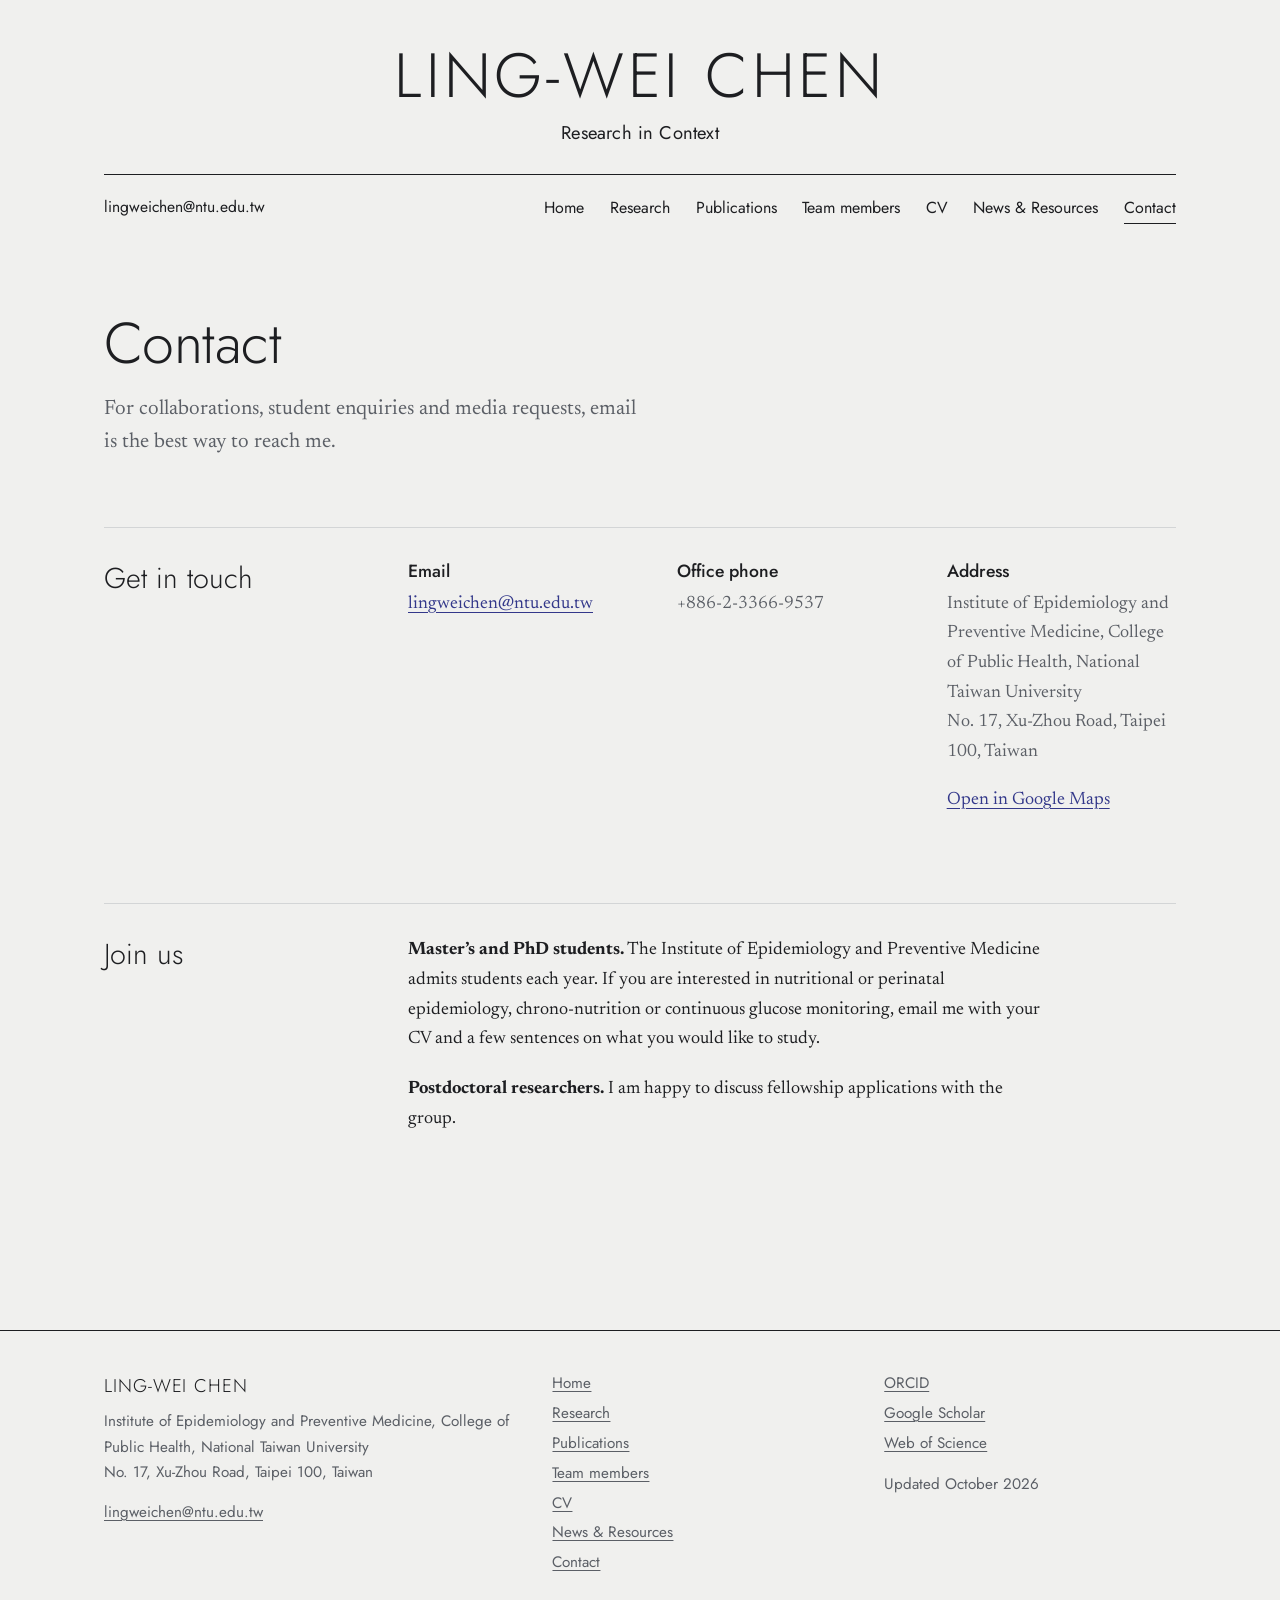
==== contact.html @ ab0a74f5 "Add files via upload" ====
<!doctype html>
<html lang="en">
<head>
  <meta charset="utf-8">
  <meta name="viewport" content="width=device-width, initial-scale=1">
  <title>Contact | Ling-Wei Chen</title>
  <meta name="description" content="Contact Ling-Wei Chen at National Taiwan University.">
  <meta name="theme-color" content="#f0f0ee" media="(prefers-color-scheme: light)">
  <meta name="theme-color" content="#15161a" media="(prefers-color-scheme: dark)">
  <link rel="icon" href="favicon.svg" type="image/svg+xml">
  <link rel="preconnect" href="https://fonts.googleapis.com">
  <link rel="preconnect" href="https://fonts.gstatic.com" crossorigin>
  <link rel="stylesheet" href="https://fonts.googleapis.com/css2?family=Jost:wght@300;400;500&family=Newsreader:ital,opsz,wght@0,6..72,400;0,6..72,500;1,6..72,400&display=swap">
  <link rel="stylesheet" href="style.css">
</head>
<body>
  <div id="site-header"></div>

  <main id="main">
    <section class="page-head">
      <div class="wrap">
        <h1>Contact</h1>
        <p class="lede">For collaborations, student enquiries and media requests, email is the best way to reach me.</p>
      </div>
    </section>
    <section class="section">
      <div class="wrap"><div class="split">
        <header>
          <h2>Get in touch</h2>
        </header>
        <div>
          <div class="contact-grid">
            <div><h3>Email</h3><p><a data-site-href="email" href="#"><span data-site="email"></span></a></p></div>
            <div><h3>Office phone</h3><p data-site="phone"></p></div>
            <div><h3>Address</h3><p><span data-site="department"></span>, <span data-site="university"></span><br><span data-site="address"></span></p>
              <p><a href="https://maps.google.com/?q=College+of+Public+Health+National+Taiwan+University" rel="noopener">Open in Google Maps</a></p></div>
          </div>
        </div>
      </div></div>
    </section>
    <section class="section">
      <div class="wrap"><div class="split">
        <header>
          <h2>Join us</h2>
        </header>
        <div>
          <div class="prose">
            <p><strong>Master’s and PhD students.</strong> The Institute of Epidemiology and Preventive Medicine admits students each year. If you are interested in nutritional or perinatal epidemiology, chrono-nutrition or continuous glucose monitoring, email me with your CV and a few sentences on what you would like to study.</p>
            <p><strong>Postdoctoral researchers.</strong> I am happy to discuss fellowship applications with the group.</p>
          </div>
        </div>
      </div></div>
    </section>

  </main>

  <div id="site-footer"></div>

  <!-- Your content is in the content-*.js files; script.js puts it on the page -->
  <script src="content-site.js"></script>
  <script src="content-news.js"></script>
  <script src="content-publications.js"></script>
  <script src="content-people.js"></script>
  <script src="content-grants.js"></script>
  <script src="content-cv.js"></script>
  <script src="script.js"></script>
</body>
</html>
---- style.css ----
/* ===========================================================
   Ling-Wei Chen — stylesheet
   Colours and fonts are defined once here. Change a value to
   restyle the whole site. Dark-mode values follow below.
   =========================================================== */

:root {
  --paper: #f0f0ee;
  --surface: #fafaf8;
  --ink: #1d1e21;
  --muted: #5b5f66;
  --rule: #d3d5d6;
  --night: #33388a;        /* links, clock hand, night band */
  --night-soft: #dfe0f0;
  --day: #a96d0b;          /* daylight band, small markers */
  --day-soft: #f1e2c2;

  --sans: "Jost", "Noto Sans TC", "Futura", "Avenir Next", system-ui, sans-serif;
  --serif: "Newsreader", "Noto Serif TC", Georgia, "Times New Roman", serif;

  --wrap: 72rem;
  --gutter: clamp(1.25rem, 4vw, 2.5rem);
  --space: clamp(3rem, 7vw, 5.5rem);

  color-scheme: light;
}

@media (prefers-color-scheme: dark) {
  :root {
    --paper: #15161a;
    --surface: #1c1d23;
    --ink: #e8e8ea;
    --muted: #a0a3aa;
    --rule: #2e3037;
    --night: #a9adf4;
    --night-soft: #272a4c;
    --day: #e4ad4d;
    --day-soft: #3a3121;
    color-scheme: dark;
  }
}

/* ---------- Base ---------- */

*, *::before, *::after { box-sizing: border-box; }
html { -webkit-text-size-adjust: 100%; }

body {
  margin: 0;
  background: var(--paper);
  color: var(--ink);
  font-family: var(--serif);
  font-size: 1.125rem;
  line-height: 1.65;
  -webkit-font-smoothing: antialiased;
}

img { max-width: 100%; display: block; }

a {
  color: var(--night);
  text-decoration: underline;
  text-decoration-thickness: 1px;
  text-underline-offset: 0.2em;
}
a:hover { text-decoration-thickness: 2px; }

:focus-visible { outline: 2px solid var(--night); outline-offset: 3px; border-radius: 2px; }

h1, h2, h3 { margin: 0; font-family: var(--sans); font-weight: 300; }

h1 {
  font-size: clamp(2.2rem, 5vw, 3.6rem);
  line-height: 1.1;
  letter-spacing: -0.01em;
}
h2 { font-size: clamp(1.45rem, 2.4vw, 1.8rem); line-height: 1.25; }
h3 { font-size: 1.1rem; font-weight: 500; line-height: 1.35; }

p { margin: 0 0 1em; }
p:last-child { margin-bottom: 0; }

.wrap { max-width: var(--wrap); margin-inline: auto; padding-inline: var(--gutter); }
.muted { color: var(--muted); }
.ui { font-family: var(--sans); }

.skip-link {
  position: absolute; left: -999px; top: 0.5rem;
  background: var(--surface); padding: 0.5rem 1rem; z-index: 100;
  font-family: var(--sans);
}
.skip-link:focus { left: 0.5rem; }

/* ---------- Header: centred name, hairline, menu ---------- */

.site-header { font-family: var(--sans); }

.masthead {
  text-align: center;
  padding-block: clamp(1.75rem, 4vw, 2.75rem) clamp(1.1rem, 2.5vw, 1.6rem);
  border-bottom: 1px solid var(--ink);
}
.wordmark { color: var(--ink); text-decoration: none; display: inline-block; }
.wordmark-name {
  display: block;
  font-weight: 300;
  font-size: clamp(2rem, 6vw, 3.9rem);
  line-height: 1;
  letter-spacing: 0.06em;
  text-transform: uppercase;
}
.wordmark-sub {
  display: block;
  margin-top: 0.7rem;
  font-size: clamp(0.95rem, 1.6vw, 1.15rem);
  color: var(--ink);
  letter-spacing: 0.01em;
}
.home .wordmark-name { font-size: clamp(2.3rem, 7.5vw, 4.8rem); }

.menu-row {
  display: flex;
  align-items: center;
  justify-content: space-between;
  gap: 1rem 2rem;
  padding-block: 1.1rem;
}
.menu-email { color: var(--ink); text-decoration: none; font-size: 0.98rem; white-space: nowrap; }
.menu-email:hover { color: var(--night); }

.site-nav ul { display: flex; flex-wrap: wrap; gap: 0.25rem clamp(1rem, 2vw, 1.75rem); list-style: none; margin: 0; padding: 0; }
.site-nav a {
  color: var(--ink);
  text-decoration: none;
  font-size: 1rem;
  padding-block: 0.3rem;
  border-bottom: 1px solid transparent;
}
.site-nav a:hover { border-bottom-color: var(--muted); }
.site-nav a[aria-current="page"] { border-bottom-color: var(--ink); }

.nav-toggle {
  display: none;
  background: none;
  border: 1px solid var(--ink);
  color: var(--ink);
  font: inherit;
  font-size: 0.95rem;
  padding: 0.35rem 1rem;
  border-radius: 999px;
  cursor: pointer;
}

@media (max-width: 60rem) {
  .menu-row { flex-wrap: wrap; }
  .nav-toggle { display: block; }
  .site-nav { display: none; width: 100%; }
  .site-nav.open { display: block; }
  .site-nav ul { flex-direction: column; gap: 0; }
  .site-nav li { border-top: 1px solid var(--rule); }
  .site-nav a { display: block; padding: 0.75rem 0; border-bottom: 0; }
  .site-nav a[aria-current="page"] { font-weight: 500; }
}

/* ---------- Hero (home) ---------- */

.hero .wrap {
  display: grid;
  grid-template-columns: minmax(0, 1.2fr) minmax(0, 1fr);
  gap: clamp(2rem, 6vw, 5rem);
  align-items: center;
  padding-block: clamp(2rem, 5vw, 4rem) clamp(3rem, 7vw, 5.5rem);
}
.hero h1 { max-width: 16ch; }

.lede {
  font-size: clamp(1.15rem, 1.7vw, 1.3rem);
  line-height: 1.6;
  color: var(--muted);
  max-width: 34rem;
  margin-top: 1.5rem;
}

.actions { display: flex; flex-wrap: wrap; gap: 0.75rem; margin-top: 2rem; }

.button {
  display: inline-block;
  font-family: var(--sans);
  font-size: 0.98rem;
  padding: 0.6rem 1.3rem;
  border-radius: 999px;
  text-decoration: none;
  border: 1px solid var(--ink);
  color: var(--ink);
}
.button:hover { background: var(--ink); color: var(--paper); }
.button.primary { background: var(--ink); color: var(--paper); }
.button.primary:hover { background: var(--night); border-color: var(--night); }

.dial-figure { margin: 0; justify-self: center; width: 100%; max-width: 25rem; }
.dial-figure svg { width: 100%; height: auto; overflow: visible; }
.dial-figure figcaption {
  font-family: var(--sans);
  font-size: 0.9rem;
  color: var(--muted);
  text-align: center;
  margin: 1rem auto 0;
  max-width: 23rem;
}
.dial-key {
  display: flex; justify-content: center; flex-wrap: wrap;
  gap: 0.4rem 1.1rem; margin-top: 0.6rem;
  font-family: var(--sans); font-size: 0.82rem; color: var(--muted);
}
.dial-key span { display: inline-flex; align-items: center; gap: 0.45rem; }
.swatch { width: 0.95rem; height: 0.4rem; border-radius: 2px; display: inline-block; }
.swatch.day { background: var(--day-soft); box-shadow: inset 0 0 0 1px var(--day); }
.swatch.night { background: var(--night-soft); box-shadow: inset 0 0 0 1px var(--night); }
.swatch.eat { background: var(--ink); height: 0.2rem; }

.dial .eat-arc { stroke-dasharray: var(--len); stroke-dashoffset: var(--len); animation: draw 1.6s 0.3s cubic-bezier(.6,0,.2,1) forwards; }
.dial .meal { opacity: 0; animation: appear 0.4s forwards; }
@keyframes draw { to { stroke-dashoffset: 0; } }
@keyframes appear { to { opacity: 1; } }
@media (prefers-reduced-motion: reduce) {
  .dial .eat-arc { animation: none; stroke-dashoffset: 0; }
  .dial .meal { animation: none; opacity: 1; }
}

@media (max-width: 52rem) {
  .hero .wrap { grid-template-columns: 1fr; }
  .dial-figure { max-width: 20rem; }
}

/* ---------- Page header (inner pages) ---------- */

.page-head .wrap { padding-block: clamp(2.5rem, 6vw, 4.5rem) clamp(1.25rem, 3vw, 2.25rem); }
.page-head .lede { margin-top: 1.1rem; }

/* ---------- Sections: heading left, content right ---------- */

.section { padding-block: var(--space); }
.section + .section { padding-top: 0; }
.page-head + .section { padding-top: clamp(1rem, 3vw, 2rem); }

.split {
  display: grid;
  grid-template-columns: 15rem minmax(0, 1fr);
  gap: 1.25rem clamp(2rem, 5vw, 4rem);
  border-top: 1px solid var(--rule);
  padding-top: 2rem;
}
.split > header p { color: var(--muted); font-family: var(--sans); font-size: 0.95rem; margin-top: 0.6rem; }
.split > header a { font-family: var(--sans); font-size: 0.95rem; }
@media (max-width: 52rem) { .split { grid-template-columns: 1fr; } }

.prose { max-width: 40rem; }
.prose p { margin-bottom: 1.1em; }

.meta, .news-date, .pub-authors, .pub-venue, .pub-links, .pub-count { font-family: var(--sans); }

/* ---------- Research ---------- */

.themes { list-style: none; margin: 0; padding: 0; }
.theme { padding-block: 1.4rem; border-bottom: 1px solid var(--rule); }
.theme:first-child { padding-top: 0; }
.theme:last-child { border-bottom: 0; }
.theme h3 { font-weight: 400; font-size: 1.35rem; margin-bottom: 0.35rem; }
.theme p { color: var(--muted); max-width: 38rem; }

.theme-detail { padding-block: 2rem; border-bottom: 1px solid var(--rule); }
.theme-detail:first-child { padding-top: 0; }
.theme-detail:last-child { border-bottom: 0; }
.theme-detail h3 { font-weight: 400; font-size: 1.55rem; margin-bottom: 0.75rem; }
.key-papers { font-family: var(--sans); font-size: 0.95rem; color: var(--muted); margin-top: 0.9rem; max-width: 40rem; }
.key-papers em { font-style: italic; }

.cohorts { display: grid; grid-template-columns: repeat(auto-fill, minmax(15rem, 1fr)); gap: 1.75rem 2.5rem; }
.cohorts h3 { margin-bottom: 0.25rem; }
.cohorts p { color: var(--muted); font-size: 1rem; }

/* ---------- Lists ---------- */

.news-list, .plain-list { list-style: none; margin: 0; padding: 0; }

.news-list li {
  display: grid;
  grid-template-columns: 5.5rem minmax(0, 1fr);
  gap: 1rem;
  padding-block: 1rem;
  border-bottom: 1px solid var(--rule);
}
.news-list li:first-child { padding-top: 0; }
.news-list li:last-child { border-bottom: 0; }
.news-date { color: var(--muted); font-size: 0.92rem; padding-top: 0.15rem; }
@media (max-width: 30rem) { .news-list li { grid-template-columns: 1fr; gap: 0.15rem; } }

.plain-list li { padding-block: 1rem; border-bottom: 1px solid var(--rule); }
.plain-list li:first-child { padding-top: 0; }
.plain-list li:last-child { border-bottom: 0; }
.plain-list .meta { color: var(--muted); font-size: 0.92rem; margin-top: 0.2rem; }

/* timeline rows: years, then what */
.timeline { list-style: none; margin: 0; padding: 0; }
.timeline li {
  display: grid;
  grid-template-columns: 6.5rem minmax(0, 1fr);
  gap: 1.25rem;
  padding-block: 0.85rem;
  border-bottom: 1px solid var(--rule);
}
.timeline li:first-child { padding-top: 0; }
.timeline li:last-child { border-bottom: 0; }
.timeline .years { font-family: var(--sans); color: var(--muted); font-size: 0.95rem; padding-top: 0.1rem; font-variant-numeric: tabular-nums; }
.timeline .place { color: var(--muted); font-size: 1rem; }
@media (max-width: 30rem) { .timeline li { grid-template-columns: 1fr; gap: 0.1rem; } }

/* ---------- Publications ---------- */

.pub-tools { display: flex; flex-wrap: wrap; align-items: center; gap: 0.75rem 1.25rem; margin-bottom: 0.9rem; font-family: var(--sans); }

.search {
  flex: 1 1 16rem;
  font: inherit;
  font-size: 1rem;
  color: var(--ink);
  background: var(--surface);
  border: 1px solid var(--rule);
  border-radius: 999px;
  padding: 0.6rem 1.15rem;
}
.search::placeholder { color: var(--muted); }

.segmented { display: inline-flex; flex-wrap: wrap; border: 1px solid var(--rule); border-radius: 999px; padding: 0.2rem; background: var(--surface); }
.segmented button {
  font: inherit; font-size: 0.92rem;
  border: 0; background: none; color: var(--muted);
  padding: 0.4rem 0.9rem; border-radius: 999px; cursor: pointer;
}
.segmented button[aria-pressed="true"] { background: var(--ink); color: var(--paper); }

.check { display: inline-flex; align-items: center; gap: 0.5rem; font-size: 0.95rem; color: var(--muted); cursor: pointer; }
.check input { accent-color: var(--night); width: 1rem; height: 1rem; }

.pub-count { font-size: 0.9rem; color: var(--muted); margin-bottom: 2rem; }

.year-group {
  display: grid;
  grid-template-columns: 6rem minmax(0, 1fr);
  gap: 1rem clamp(1.5rem, 4vw, 3rem);
  border-top: 1px solid var(--rule);
  padding-block: 1.75rem;
}
.year-label { font-family: var(--sans); font-weight: 300; font-size: 1.9rem; line-height: 1; color: var(--muted); font-variant-numeric: tabular-nums; }
@media (max-width: 40rem) { .year-group { grid-template-columns: 1fr; } }

.pubs { list-style: none; margin: 0; padding: 0; }
.pub { padding-bottom: 1.5rem; max-width: 46rem; }
.pub:last-child { padding-bottom: 0; }
.pub-title { font-size: 1.1rem; line-height: 1.4; }
.pub-authors { color: var(--muted); font-size: 0.9rem; margin-top: 0.35rem; }
.pub-authors strong { color: var(--ink); font-weight: 500; }
.pub-venue { font-size: 0.9rem; margin-top: 0.15rem; }
.pub-links { font-size: 0.88rem; margin-top: 0.3rem; }
.pub-type { color: var(--day); }

.empty { color: var(--muted); padding-block: 2rem; border-top: 1px solid var(--rule); font-family: var(--sans); }

/* ---------- Team ---------- */

.pi { display: grid; grid-template-columns: 12rem minmax(0, 1fr); gap: clamp(1.5rem, 4vw, 3rem); align-items: start; }
@media (max-width: 40rem) { .pi { grid-template-columns: 1fr; } }

.portrait, .monogram { width: 100%; max-width: 12rem; aspect-ratio: 4 / 5; border-radius: 0.4rem; object-fit: cover; }
.monogram {
  display: grid; place-items: center;
  background: var(--night-soft); color: var(--night);
  font-family: var(--sans); font-weight: 300; font-size: 3rem; letter-spacing: 0.04em;
}
.monogram.small, .portrait.small { width: 3.5rem; height: 3.5rem; aspect-ratio: 1; border-radius: 50%; }
.monogram.small { font-size: 1.15rem; }

.pi h2 { margin-bottom: 0.15rem; }
.pi .role { color: var(--muted); font-family: var(--sans); margin-bottom: 1.25rem; }

.facts { margin: 1.5rem 0 0; display: grid; grid-template-columns: 7rem minmax(0, 1fr); gap: 0.5rem 1rem; font-size: 1rem; }
.facts dt { color: var(--muted); font-family: var(--sans); font-size: 0.95rem; }
.facts dd { margin: 0; }

.member-grid { list-style: none; margin: 0; padding: 0; display: grid; grid-template-columns: repeat(auto-fill, minmax(16rem, 1fr)); gap: 1.75rem 2rem; }
.member { display: grid; grid-template-columns: 3.5rem minmax(0, 1fr); gap: 0.9rem; align-items: start; }
.member-name { font-family: var(--sans); font-size: 1.15rem; line-height: 1.3; }
.member .meta { color: var(--muted); font-size: 0.92rem; }
.member .topic { font-size: 0.98rem; margin-top: 0.25rem; }

.alumni h3 { font-weight: 400; }
.alumni .thesis { font-style: italic; color: var(--muted); font-size: 1rem; margin-top: 0.2rem; }

/* ---------- Resources ---------- */

.courses { list-style: none; margin: 0; padding: 0; }
.courses li { display: grid; grid-template-columns: minmax(0, 1fr) auto; gap: 0.25rem 1.5rem; padding-block: 0.9rem; border-bottom: 1px solid var(--rule); }
.courses li:first-child { padding-top: 0; }
.courses li:last-child { border-bottom: 0; }
.courses .meta { color: var(--muted); font-size: 0.92rem; text-align: right; }
@media (max-width: 30rem) { .courses li { grid-template-columns: 1fr; } .courses .meta { text-align: left; } }

.callout { background: var(--surface); border: 1px solid var(--rule); border-radius: 0.6rem; padding: 1.5rem 1.75rem; max-width: 40rem; margin-bottom: 2rem; }
.callout h3 { margin-bottom: 0.4rem; }

/* ---------- Contact ---------- */

.contact-grid { display: grid; grid-template-columns: repeat(auto-fit, minmax(14rem, 1fr)); gap: 1.75rem 2.5rem; }
.contact-grid h3 { margin-bottom: 0.35rem; }
.contact-grid p { color: var(--muted); }
.contact-grid a { word-break: break-word; }

/* ---------- Footer ---------- */

.site-footer { border-top: 1px solid var(--ink); margin-top: var(--space); font-family: var(--sans); font-size: 0.95rem; color: var(--muted); }
.site-footer .wrap { display: grid; grid-template-columns: minmax(0, 1.4fr) minmax(0, 1fr) minmax(0, 1fr); gap: 1.5rem 2.5rem; padding-block: 2.5rem 3rem; }
.footer-name { font-size: 1.15rem; color: var(--ink); letter-spacing: 0.05em; text-transform: uppercase; font-weight: 300; margin-bottom: 0.5rem; }
.site-footer ul { list-style: none; margin: 0; padding: 0; }
.site-footer li + li { margin-top: 0.3rem; }
.site-footer a { color: var(--muted); }
.site-footer a:hover { color: var(--ink); }
@media (max-width: 40rem) { .site-footer .wrap { grid-template-columns: 1fr; } }
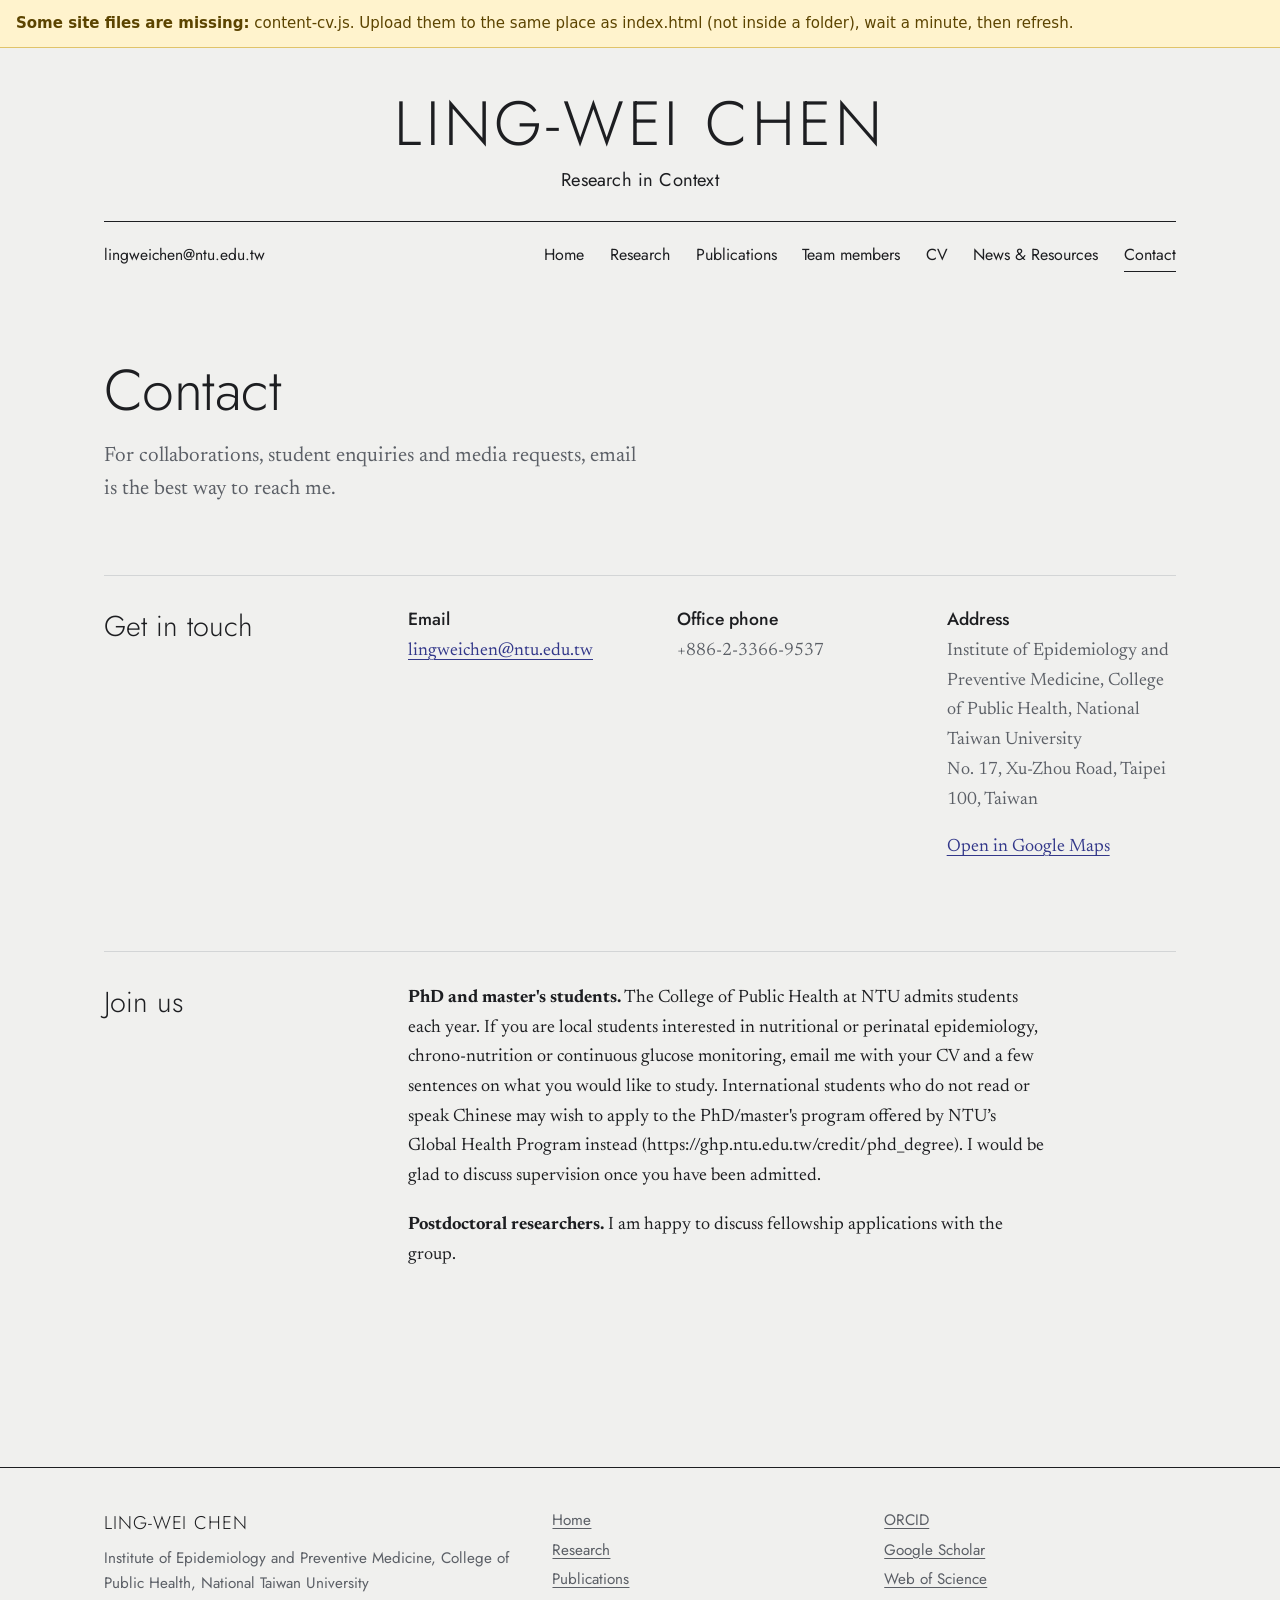
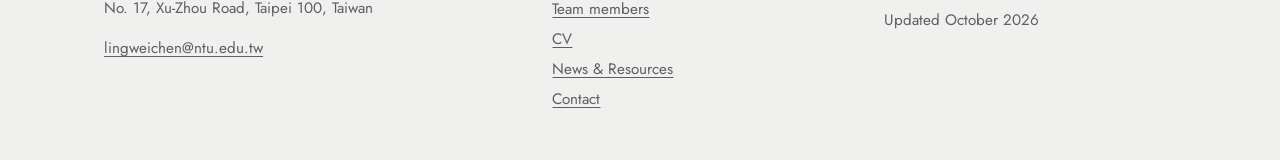
==== commit 8585bb96: "Update contact.html" ====
--- a/contact.html
+++ b/contact.html
@@ -45,7 +45,7 @@
         </header>
         <div>
           <div class="prose">
-            <p><strong>Master’s and PhD students.</strong> The Institute of Epidemiology and Preventive Medicine admits students each year. If you are interested in nutritional or perinatal epidemiology, chrono-nutrition or continuous glucose monitoring, email me with your CV and a few sentences on what you would like to study.</p>
+            <p><strong>PhD and master's students.</strong> The College of Public Health at NTU admits students each year. If you are local students interested in nutritional or perinatal epidemiology, chrono-nutrition or continuous glucose monitoring, email me with your CV and a few sentences on what you would like to study. International students who do not read or speak Chinese may wish to apply to the PhD/master's program offered by NTU’s Global Health Program instead (https://ghp.ntu.edu.tw/credit/phd_degree). I would be glad to discuss supervision once you have been admitted. </p>
             <p><strong>Postdoctoral researchers.</strong> I am happy to discuss fellowship applications with the group.</p>
           </div>
         </div>
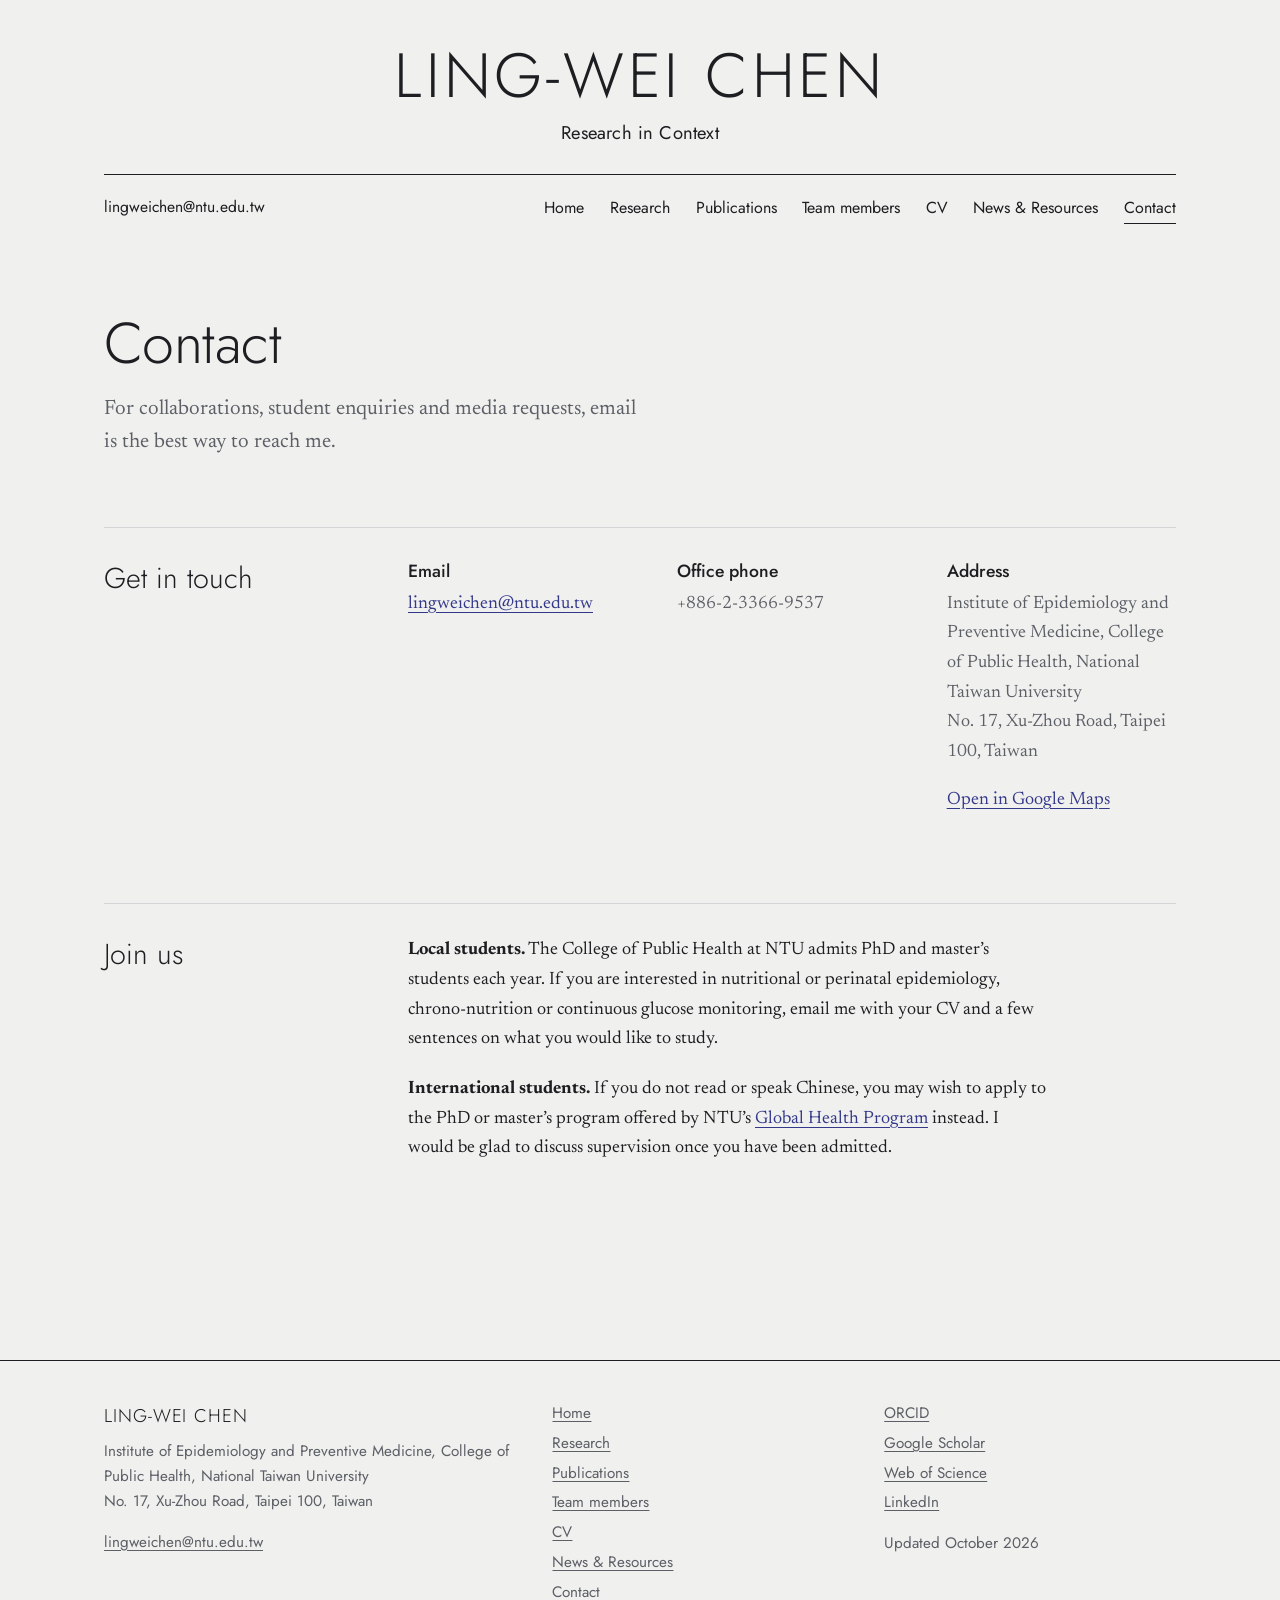
==== commit 963915bf: "Update contact.html" ====
--- a/contact.html
+++ b/contact.html
@@ -44,9 +44,9 @@
           <h2>Join us</h2>
         </header>
         <div>
-          <div class="prose">
-            <p><strong>PhD and master's students.</strong> The College of Public Health at NTU admits students each year. If you are local students interested in nutritional or perinatal epidemiology, chrono-nutrition or continuous glucose monitoring, email me with your CV and a few sentences on what you would like to study. International students who do not read or speak Chinese may wish to apply to the PhD/master's program offered by NTU’s Global Health Program instead (https://ghp.ntu.edu.tw/credit/phd_degree). I would be glad to discuss supervision once you have been admitted. </p>
-            <p><strong>Postdoctoral researchers.</strong> I am happy to discuss fellowship applications with the group.</p>
+        <div class="prose">
+            <p><strong>Local students.</strong> The College of Public Health at NTU admits PhD and master’s students each year. If you are interested in nutritional or perinatal epidemiology, chrono-nutrition or continuous glucose monitoring, email me with your CV and a few sentences on what you would like to study.</p>
+            <p><strong>International students.</strong> If you do not read or speak Chinese, you may wish to apply to the PhD or master’s program offered by NTU’s <a href="https://ghp.ntu.edu.tw/credit/phd_degree" rel="noopener">Global Health Program</a> instead. I would be glad to discuss supervision once you have been admitted.</p>
           </div>
         </div>
       </div></div>
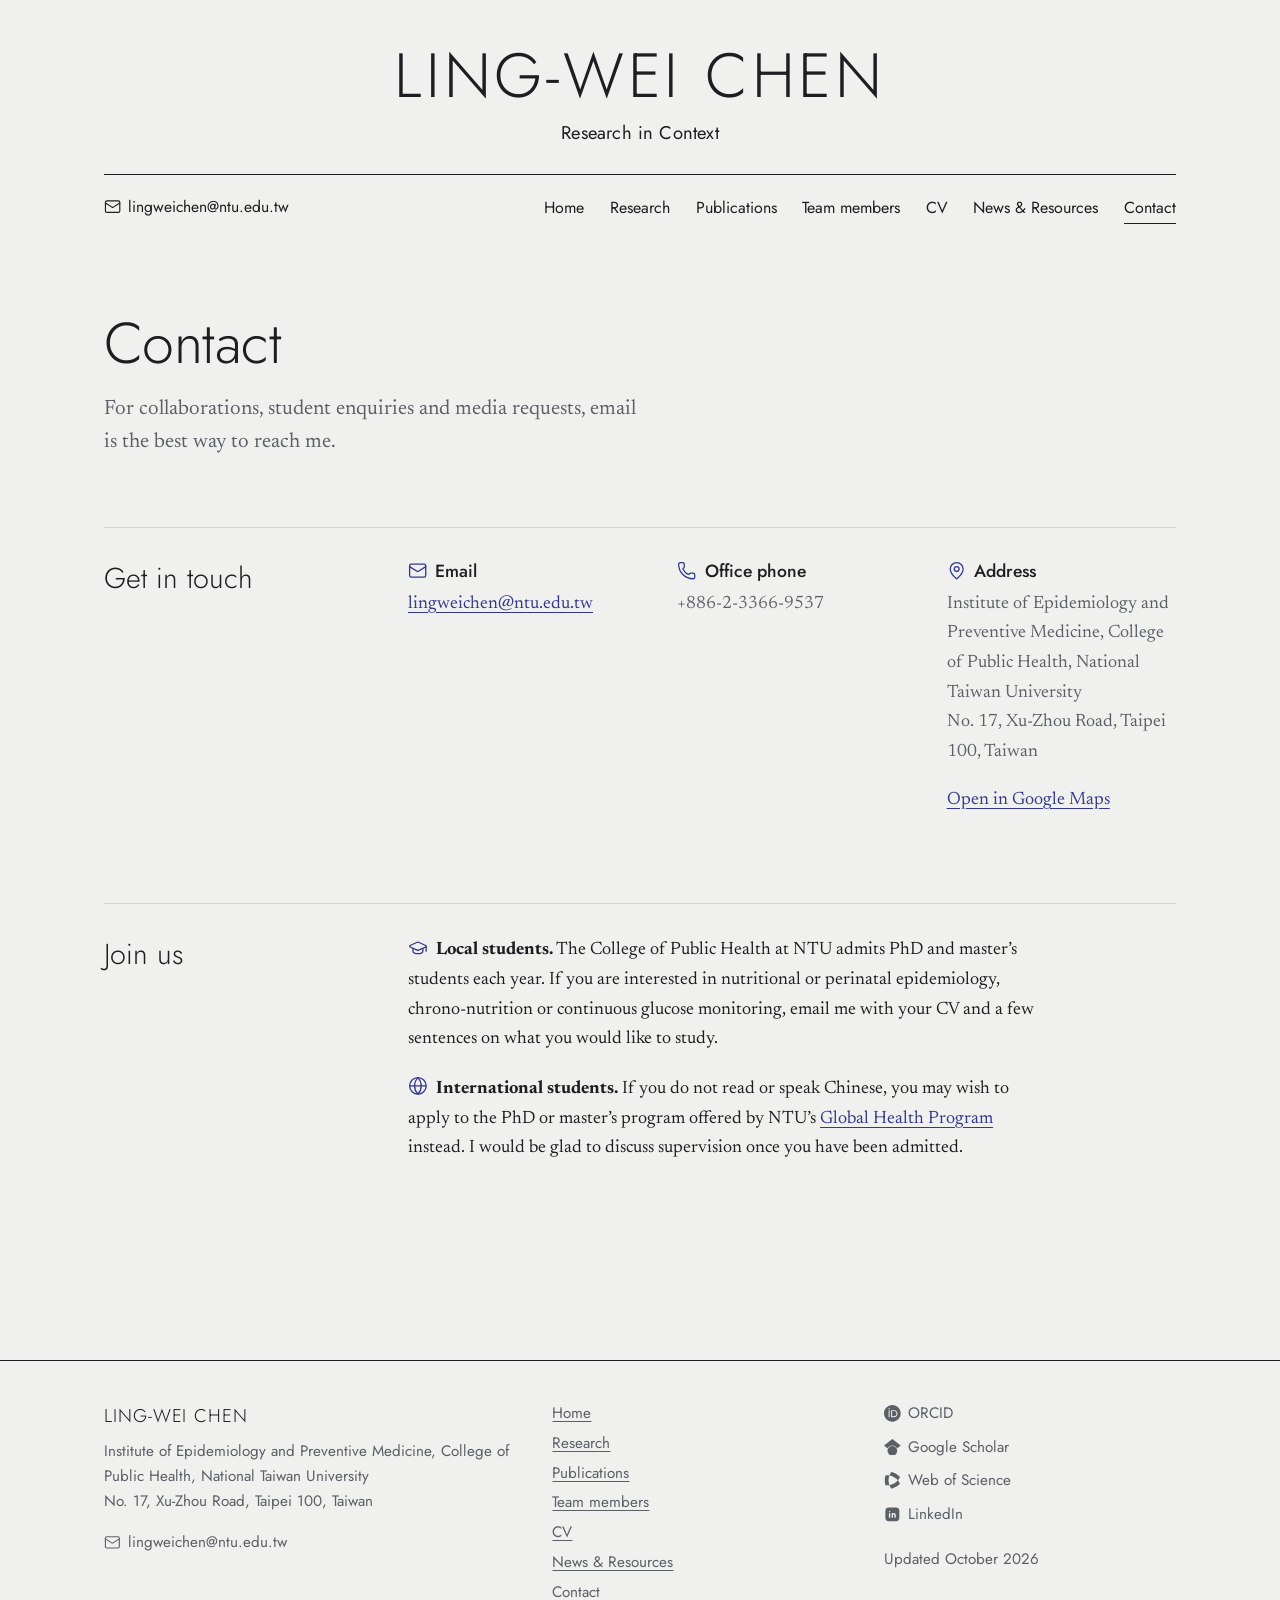
==== commit a785cbac: "Add files via upload" ====
--- a/contact.html
+++ b/contact.html
@@ -30,9 +30,9 @@
         </header>
         <div>
           <div class="contact-grid">
-            <div><h3>Email</h3><p><a data-site-href="email" href="#"><span data-site="email"></span></a></p></div>
-            <div><h3>Office phone</h3><p data-site="phone"></p></div>
-            <div><h3>Address</h3><p><span data-site="department"></span>, <span data-site="university"></span><br><span data-site="address"></span></p>
+            <div><h3 data-icon="mail">Email</h3><p><a data-site-href="email" href="#"><span data-site="email"></span></a></p></div>
+            <div><h3 data-icon="phone">Office phone</h3><p data-site="phone"></p></div>
+            <div><h3 data-icon="pin">Address</h3><p><span data-site="department"></span>, <span data-site="university"></span><br><span data-site="address"></span></p>
               <p><a href="https://maps.google.com/?q=College+of+Public+Health+National+Taiwan+University" rel="noopener">Open in Google Maps</a></p></div>
           </div>
         </div>
@@ -45,8 +45,8 @@
         </header>
         <div>
         <div class="prose">
-            <p><strong>Local students.</strong> The College of Public Health at NTU admits PhD and master’s students each year. If you are interested in nutritional or perinatal epidemiology, chrono-nutrition or continuous glucose monitoring, email me with your CV and a few sentences on what you would like to study.</p>
-            <p><strong>International students.</strong> If you do not read or speak Chinese, you may wish to apply to the PhD or master’s program offered by NTU’s <a href="https://ghp.ntu.edu.tw/credit/phd_degree" rel="noopener">Global Health Program</a> instead. I would be glad to discuss supervision once you have been admitted.</p>
+            <p><strong data-icon="cap">Local students.</strong> The College of Public Health at NTU admits PhD and master’s students each year. If you are interested in nutritional or perinatal epidemiology, chrono-nutrition or continuous glucose monitoring, email me with your CV and a few sentences on what you would like to study.</p>
+            <p><strong data-icon="globe">International students.</strong> If you do not read or speak Chinese, you may wish to apply to the PhD or master’s program offered by NTU’s <a href="https://ghp.ntu.edu.tw/credit/phd_degree" rel="noopener">Global Health Program</a> instead. I would be glad to discuss supervision once you have been admitted.</p>
           </div>
         </div>
       </div></div>
--- a/style.css
+++ b/style.css
@@ -425,3 +425,43 @@
 .site-footer a { color: var(--muted); }
 .site-footer a:hover { color: var(--ink); }
 @media (max-width: 40rem) { .site-footer .wrap { grid-template-columns: 1fr; } }
+
+/* ---------- Icons ---------- */
+
+.icon { width: 1.1em; height: 1.1em; flex-shrink: 0; }
+.icon.lead { display: inline-block; vertical-align: -0.17em; margin-right: 0.45em; }
+a .icon.lead { color: inherit; }
+h3 > .icon.lead { color: var(--night); }
+.prose strong > .icon.lead { color: var(--night); }
+.pub-links .icon.lead { width: 0.95em; height: 0.95em; margin-right: 0.3em; }
+
+/* round badges beside the research themes */
+.has-badge { display: grid; grid-template-columns: 2.75rem minmax(0, 1fr); column-gap: 1.1rem; }
+.has-badge > .badge { grid-row: 1 / span 4; }
+.has-badge > :not(.badge) { grid-column: 2; }
+.badge {
+  width: 2.75rem; height: 2.75rem; border-radius: 50%;
+  display: grid; place-items: center;
+  background: var(--night-soft); color: var(--night);
+}
+.badge .icon { width: 1.35rem; height: 1.35rem; }
+.theme-detail.has-badge > .badge { margin-top: 0.1rem; }
+@media (max-width: 30rem) {
+  .has-badge { grid-template-columns: 2.25rem minmax(0, 1fr); column-gap: 0.85rem; }
+  .badge { width: 2.25rem; height: 2.25rem; }
+  .badge .icon { width: 1.1rem; height: 1.1rem; }
+}
+
+/* profile links as small rounded buttons */
+.pills { display: flex; flex-wrap: wrap; gap: 0.5rem; }
+.pill {
+  display: inline-flex; align-items: center;
+  font-family: var(--sans); font-size: 0.9rem;
+  padding: 0.35rem 0.85rem; border-radius: 999px;
+  border: 1px solid var(--rule); background: var(--surface);
+  color: var(--ink); text-decoration: none;
+}
+.pill:hover { border-color: var(--night); color: var(--night); }
+.pill .icon.lead { margin-right: 0.4em; }
+.site-footer .with-icon { text-decoration: none; display: inline-flex; align-items: center; }
+.site-footer .with-icon:hover { text-decoration: underline; }
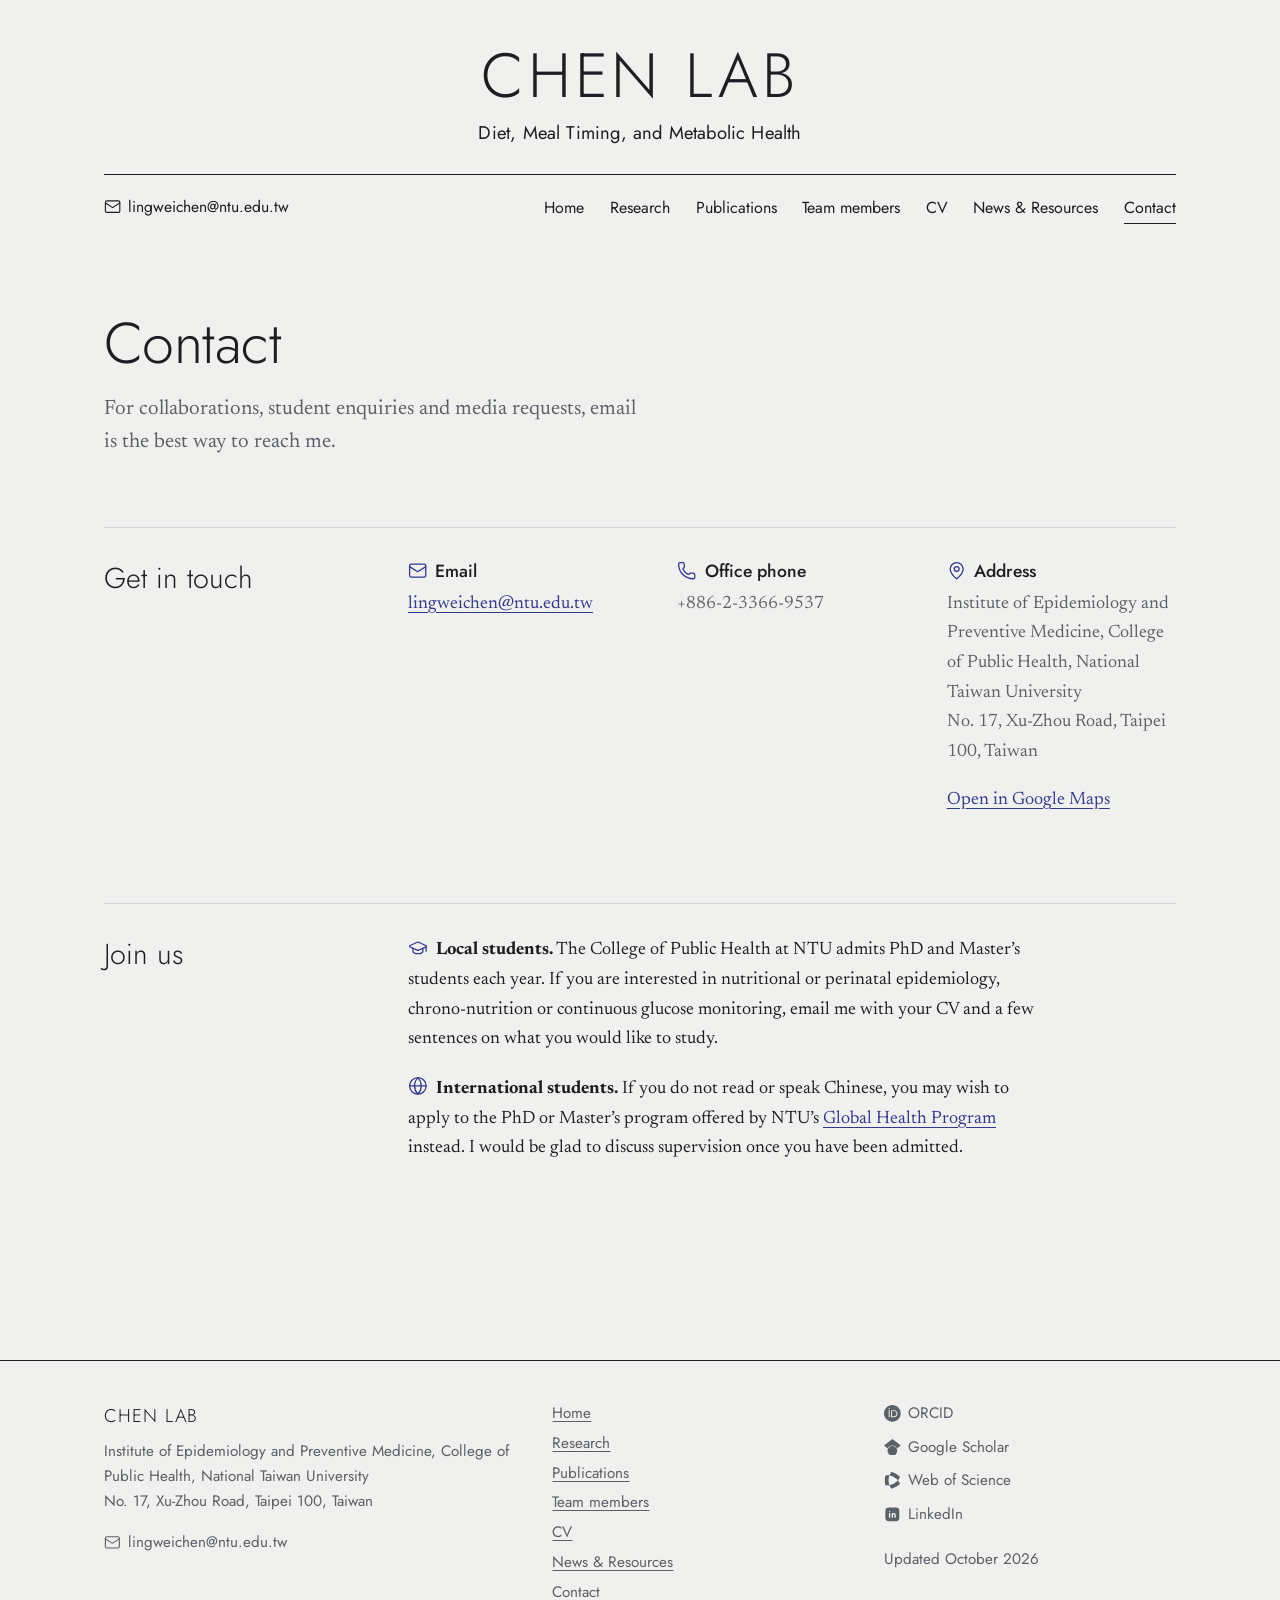
==== commit 684a4bdc: "Update contact.html" ====
--- a/contact.html
+++ b/contact.html
@@ -45,8 +45,8 @@
         </header>
         <div>
         <div class="prose">
-            <p><strong data-icon="cap">Local students.</strong> The College of Public Health at NTU admits PhD and master’s students each year. If you are interested in nutritional or perinatal epidemiology, chrono-nutrition or continuous glucose monitoring, email me with your CV and a few sentences on what you would like to study.</p>
-            <p><strong data-icon="globe">International students.</strong> If you do not read or speak Chinese, you may wish to apply to the PhD or master’s program offered by NTU’s <a href="https://ghp.ntu.edu.tw/credit/phd_degree" rel="noopener">Global Health Program</a> instead. I would be glad to discuss supervision once you have been admitted.</p>
+            <p><strong data-icon="cap">Local students.</strong> The College of Public Health at NTU admits PhD and Master’s students each year. If you are interested in nutritional or perinatal epidemiology, chrono-nutrition or continuous glucose monitoring, email me with your CV and a few sentences on what you would like to study.</p>
+            <p><strong data-icon="globe">International students.</strong> If you do not read or speak Chinese, you may wish to apply to the PhD or Master’s program offered by NTU’s <a href="https://ghp.ntu.edu.tw/credit/phd_degree" rel="noopener">Global Health Program</a> instead. I would be glad to discuss supervision once you have been admitted.</p>
           </div>
         </div>
       </div></div>
--- a/style.css
+++ b/style.css
@@ -14,6 +14,10 @@
   --night-soft: #dfe0f0;
   --day: #a96d0b;          /* daylight band, small markers */
   --day-soft: #f1e2c2;
+  --j1: #33388a;           /* career journey: one colour per country */
+  --j2: #3f7d6b;
+  --j3: #b9790f;
+  --j4: #8a3f5f;
 
   --sans: "Jost", "Noto Sans TC", "Futura", "Avenir Next", system-ui, sans-serif;
   --serif: "Newsreader", "Noto Serif TC", Georgia, "Times New Roman", serif;
@@ -36,6 +40,10 @@
     --night-soft: #272a4c;
     --day: #e4ad4d;
     --day-soft: #3a3121;
+    --j1: #a9adf4;
+    --j2: #7cc2ad;
+    --j3: #e4ad4d;
+    --j4: #e08fb1;
     color-scheme: dark;
   }
 }
@@ -252,7 +260,7 @@
 }
 .split > header p { color: var(--muted); font-family: var(--sans); font-size: 0.95rem; margin-top: 0.6rem; }
 .split > header a { font-family: var(--sans); font-size: 0.95rem; }
-@media (max-width: 52rem) { .split { grid-template-columns: 1fr; } }
+@media (max-width: 52rem) { .split { grid-template-columns: minmax(0, 1fr); } }
 
 .prose { max-width: 40rem; }
 .prose p { margin-bottom: 1.1em; }
@@ -465,3 +473,174 @@
 .pill .icon.lead { margin-right: 0.4em; }
 .site-footer .with-icon { text-decoration: none; display: inline-flex; align-items: center; }
 .site-footer .with-icon:hover { text-decoration: underline; }
+
+/* ---------- Gallery (Team members page) ---------- */
+
+.gallery {
+  list-style: none; margin: 0; padding: 0;
+  display: grid;
+  grid-template-columns: repeat(auto-fill, minmax(min(9.5rem, 42%), 1fr));
+  gap: 1.25rem 1rem;
+  max-width: 44rem;
+}
+.gallery-item {
+  display: block; width: 100%; padding: 0; border: 0;
+  background: var(--surface); border-radius: 0.4rem; overflow: hidden;
+  cursor: zoom-in;
+}
+.gallery-item img {
+  width: 100%; aspect-ratio: 4 / 3; object-fit: cover;
+  transition: transform 0.35s ease, opacity 0.2s ease;
+}
+.gallery-item:hover img { transform: scale(1.04); }
+.gallery-caption {
+  display: block; margin-top: 0.45rem;
+  font-family: var(--sans); font-size: 0.85rem; line-height: 1.35; color: var(--muted);
+}
+@media (prefers-reduced-motion: reduce) { .gallery-item img { transition: none; } .gallery-item:hover img { transform: none; } }
+
+/* full-size viewer */
+.lightbox {
+  border: 0; padding: 0; background: transparent;
+  max-width: 92vw; max-height: 92vh; overflow: visible;
+}
+.lightbox::backdrop { background: rgba(12, 12, 16, 0.86); }
+.lightbox figure { margin: 0; }
+.lightbox img { max-width: 92vw; max-height: 82vh; width: auto; height: auto; border-radius: 0.4rem; margin: 0 auto; }
+.lightbox figcaption { color: #e8e8ea; font-family: var(--sans); font-size: 0.95rem; text-align: center; margin-top: 0.75rem; }
+.lb-btn {
+  position: fixed; width: 2.75rem; height: 2.75rem; border-radius: 50%;
+  display: grid; place-items: center; cursor: pointer;
+  background: rgba(255, 255, 255, 0.12); color: #fff; border: 1px solid rgba(255, 255, 255, 0.25);
+}
+.lb-btn:hover { background: rgba(255, 255, 255, 0.24); }
+.lb-btn .icon { width: 1.35rem; height: 1.35rem; }
+.lb-close { top: 1rem; right: 1rem; }
+.lb-prev { left: 1rem; top: 50%; transform: translateY(-50%); }
+.lb-next { right: 1rem; top: 50%; transform: translateY(-50%); }
+
+/* ---------- Publication themes ---------- */
+
+.theme-chips { display: flex; flex-wrap: wrap; gap: 0.5rem; margin: 0.25rem 0 1.25rem; font-family: var(--sans); }
+.theme-chips button {
+  font: inherit; font-size: 0.9rem;
+  padding: 0.38rem 0.85rem; border-radius: 999px; cursor: pointer;
+  border: 1px solid var(--rule); background: var(--surface); color: var(--ink);
+}
+.theme-chips button span { color: var(--muted); font-size: 0.82rem; margin-left: 0.2rem; font-variant-numeric: tabular-nums; }
+.theme-chips button:hover { border-color: var(--night); }
+.theme-chips button[aria-pressed="true"] { background: var(--night); border-color: var(--night); color: var(--paper); }
+.theme-chips button[aria-pressed="true"] span { color: inherit; opacity: 0.8; }
+
+.pub-meta { display: flex; flex-wrap: wrap; align-items: center; justify-content: space-between; gap: 0.75rem 1.5rem; margin-bottom: 2rem; }
+.pub-meta .pub-count { margin: 0; }
+.group-toggle { display: flex; align-items: center; gap: 0.6rem; font-family: var(--sans); font-size: 0.9rem; color: var(--muted); }
+.group-toggle .segmented button { font-size: 0.85rem; padding: 0.3rem 0.8rem; }
+
+.theme-group { border-top: 1px solid var(--rule); padding-block: 1.75rem 2rem; }
+.theme-group-title { font-size: clamp(1.3rem, 2.2vw, 1.6rem); margin-bottom: 1.4rem; }
+.theme-count { font-size: 0.9rem; color: var(--muted); font-variant-numeric: tabular-nums; margin-left: 0.35rem; }
+.theme-group .pubs { max-width: 50rem; }
+
+.pub-tags { display: flex; flex-wrap: wrap; gap: 0.35rem; margin-top: 0.5rem; }
+.tag {
+  font-family: var(--sans); font-size: 0.78rem; line-height: 1.2;
+  padding: 0.22rem 0.6rem; border-radius: 999px; cursor: pointer;
+  border: 0; background: var(--night-soft); color: var(--night);
+}
+.tag:hover { background: var(--night); color: var(--paper); }
+@media (max-width: 30rem) { .pub-tools .segmented { border-radius: 1.1rem; } }
+
+/* ---------- Publications chart ---------- */
+
+.pub-chart { margin: 0 0 2.5rem; max-width: 52rem; }
+.pub-chart svg { width: 100%; height: auto; display: block; overflow: visible; }
+.pub-chart .axis { stroke: var(--rule); stroke-width: 1; }
+.pub-chart .hit-area { fill: transparent; }
+.pub-chart .bar { cursor: pointer; outline: none; }
+.pub-chart .bar-all { fill: var(--rule); }
+.pub-chart .bar-hit { fill: var(--night); transition: height 0.3s ease, y 0.3s ease; }
+.pub-chart .bar:hover .bar-hit, .pub-chart .bar:focus-visible .bar-hit { fill: var(--day); }
+.pub-chart .bar:focus-visible .bar-all { stroke: var(--night); stroke-width: 2; }
+.pub-chart .bar-n { font-family: var(--sans); font-size: 15px; fill: var(--muted); text-anchor: middle; font-variant-numeric: tabular-nums; }
+.pub-chart .bar-year { font-family: var(--sans); font-size: 15px; fill: var(--muted); text-anchor: middle; }
+.pub-chart figcaption { font-family: var(--sans); font-size: 0.88rem; color: var(--muted); margin-top: 0.5rem; }
+@media (max-width: 40rem) {
+  .pub-chart .bar-n { font-size: 24px; }
+  .pub-chart .bar-year { font-size: 24px; }
+  .pub-chart .bar-year.odd { display: none; }
+}
+
+/* ---------- Map ---------- */
+
+.map-frame { background: var(--surface); border: 1px solid var(--rule); border-radius: 0.6rem; padding: 0.5rem; }
+.map svg { width: 100%; height: auto; display: block; }
+.map .land { fill: var(--rule); }
+.map .link { fill: none; stroke: var(--night); stroke-width: 1.6; stroke-dasharray: 3 5; opacity: 0.55; }
+.map .region-area { fill: var(--night); opacity: 0.12; stroke: var(--night); stroke-width: 1.2; stroke-dasharray: 4 4; }
+.map .dot { fill: var(--night); stroke: var(--surface); stroke-width: 2.5; }
+.map .home .dot { fill: var(--day); }
+.map .num { font-family: var(--sans); font-size: 12px; font-weight: 500; fill: var(--surface); text-anchor: middle; dominant-baseline: central; pointer-events: none; }
+.map .map-label { font-family: var(--sans); font-size: 19px; fill: var(--ink); paint-order: stroke; stroke: var(--surface); stroke-width: 4px; stroke-linejoin: round; }
+.map .pulse { fill: none; stroke: var(--day); stroke-width: 2; transform-box: fill-box; transform-origin: center; animation: pulse 2.4s ease-out infinite; }
+@keyframes pulse { from { transform: scale(1); opacity: 0.9; } to { transform: scale(3.2); opacity: 0; } }
+@media (prefers-reduced-motion: reduce) { .map .pulse { animation: none; opacity: 0; } }
+.map .place { cursor: default; }
+.map .place.active .dot { r: 13; }
+.map .place.active .map-label { font-weight: 500; }
+@media (max-width: 40rem) { .map .map-label { display: none; } .map .num { font-size: 18px; } .map .dot { r: 16; } .map .home .pulse { r: 16; } }
+
+.map-list { list-style: none; margin: 1.5rem 0 0; padding: 0; display: grid; grid-template-columns: repeat(auto-fill, minmax(17rem, 1fr)); gap: 1.1rem 2rem; }
+.map-list li { display: grid; grid-template-columns: 1.6rem minmax(0, 1fr); gap: 0.7rem; padding: 0.4rem; margin: -0.4rem; border-radius: 0.4rem; transition: background 0.2s; }
+.map-list li.active { background: var(--night-soft); }
+.map-list strong { font-family: var(--sans); font-weight: 500; }
+.map-list p { color: var(--muted); font-size: 0.98rem; margin-top: 0.15rem; }
+.map-num { width: 1.6rem; height: 1.6rem; border-radius: 50%; display: grid; place-items: center; background: var(--night); color: var(--paper); font-family: var(--sans); font-size: 0.8rem; margin-top: 0.1rem; }
+.map-num.home { background: var(--day); }
+
+/* ---------- Career journey ---------- */
+
+.journey { list-style: none; margin: 0; padding: 0; display: flex; min-height: 13rem; }
+.journey li { flex: var(--grow) 1 0; position: relative; min-width: 0; }
+.journey li::before { content: ""; position: absolute; left: 0; right: 0; top: 50%; height: 6px; margin-top: -3px; background: var(--c); }
+.journey li:first-child::before { border-radius: 3px 0 0 3px; }
+.journey li.last::before { border-radius: 0 3px 3px 0; background: linear-gradient(90deg, var(--c) 60%, transparent); }
+.journey li::after { content: ""; position: absolute; left: 0; top: 50%; width: 14px; height: 14px; margin: -7px 0 0 -7px; border-radius: 50%; background: var(--paper); border: 3px solid var(--c); box-sizing: border-box; z-index: 1; }
+.j-label { position: absolute; left: -7px; width: 10.5rem; display: flex; flex-direction: column; gap: 0.05rem; padding-left: 0.1rem; }
+.journey li.up .j-label { bottom: calc(50% + 16px); }
+.journey li.down .j-label { top: calc(50% + 16px); }
+.j-year { font-family: var(--sans); font-size: 0.82rem; color: var(--muted); font-variant-numeric: tabular-nums; }
+.j-title { font-family: var(--sans); font-size: 0.98rem; line-height: 1.25; }
+.j-where { font-size: 0.88rem; line-height: 1.3; color: var(--muted); }
+.journey-key { display: flex; flex-wrap: wrap; gap: 0.4rem 1.25rem; margin-top: 1rem; font-family: var(--sans); font-size: 0.85rem; color: var(--muted); }
+.journey-key span { display: inline-flex; align-items: center; gap: 0.45rem; }
+.journey-key i { width: 1.1rem; height: 0.4rem; border-radius: 2px; display: inline-block; }
+
+@media (max-width: 56rem) {
+  .journey { flex-direction: column; min-height: 0; }
+  .journey li { flex: none; padding: 0 0 1.4rem 1.75rem; }
+  .journey li::before { left: 4px; right: auto; top: 0; bottom: 0; width: 6px; height: auto; margin: 0; border-radius: 0 !important; }
+  .journey li.last::before { background: linear-gradient(180deg, var(--c) 50%, transparent); }
+  .journey li::after { left: 7px; top: 0.55rem; margin: 0 0 0 -7px; }
+  .j-label, .journey li.up .j-label, .journey li.down .j-label { position: static; width: auto; }
+}
+
+/* ---------- Meal-timing explainer ---------- */
+
+.explainer { display: grid; grid-template-columns: minmax(0, 18rem) minmax(0, 1fr); gap: 1.5rem clamp(1.5rem, 4vw, 3rem); align-items: center; max-width: 44rem; }
+.ex-dial svg { width: 100%; height: auto; display: block; overflow: visible; }
+.ex-field { display: block; margin-bottom: 1.1rem; font-family: var(--sans); }
+.ex-field span { display: flex; justify-content: space-between; gap: 1rem; font-size: 0.95rem; margin-bottom: 0.35rem; }
+.ex-field output { color: var(--night); font-variant-numeric: tabular-nums; font-weight: 500; }
+.ex-field input[type="range"] { width: 100%; accent-color: var(--night); }
+.ex-stats { display: flex; gap: 2rem; margin: 0.5rem 0 1rem; }
+.ex-stats dt { font-family: var(--sans); font-size: 0.85rem; color: var(--muted); }
+.ex-stats dd { margin: 0; font-family: var(--sans); font-size: 1.5rem; font-weight: 300; font-variant-numeric: tabular-nums; }
+.ex-note { font-size: 1rem; line-height: 1.55; min-height: 4.6em; }
+.ex-small { font-family: var(--sans); font-size: 0.85rem; color: var(--muted); }
+@media (max-width: 40rem) { .explainer { grid-template-columns: 1fr; } .ex-dial { max-width: 16rem; margin: 0 auto; } }
+
+/* full-width sections: heading above, content across the page */
+.split.stacked { grid-template-columns: minmax(0, 1fr); }
+.split.stacked > header { max-width: 40rem; }
+.split.stacked .map-frame { max-width: 60rem; }
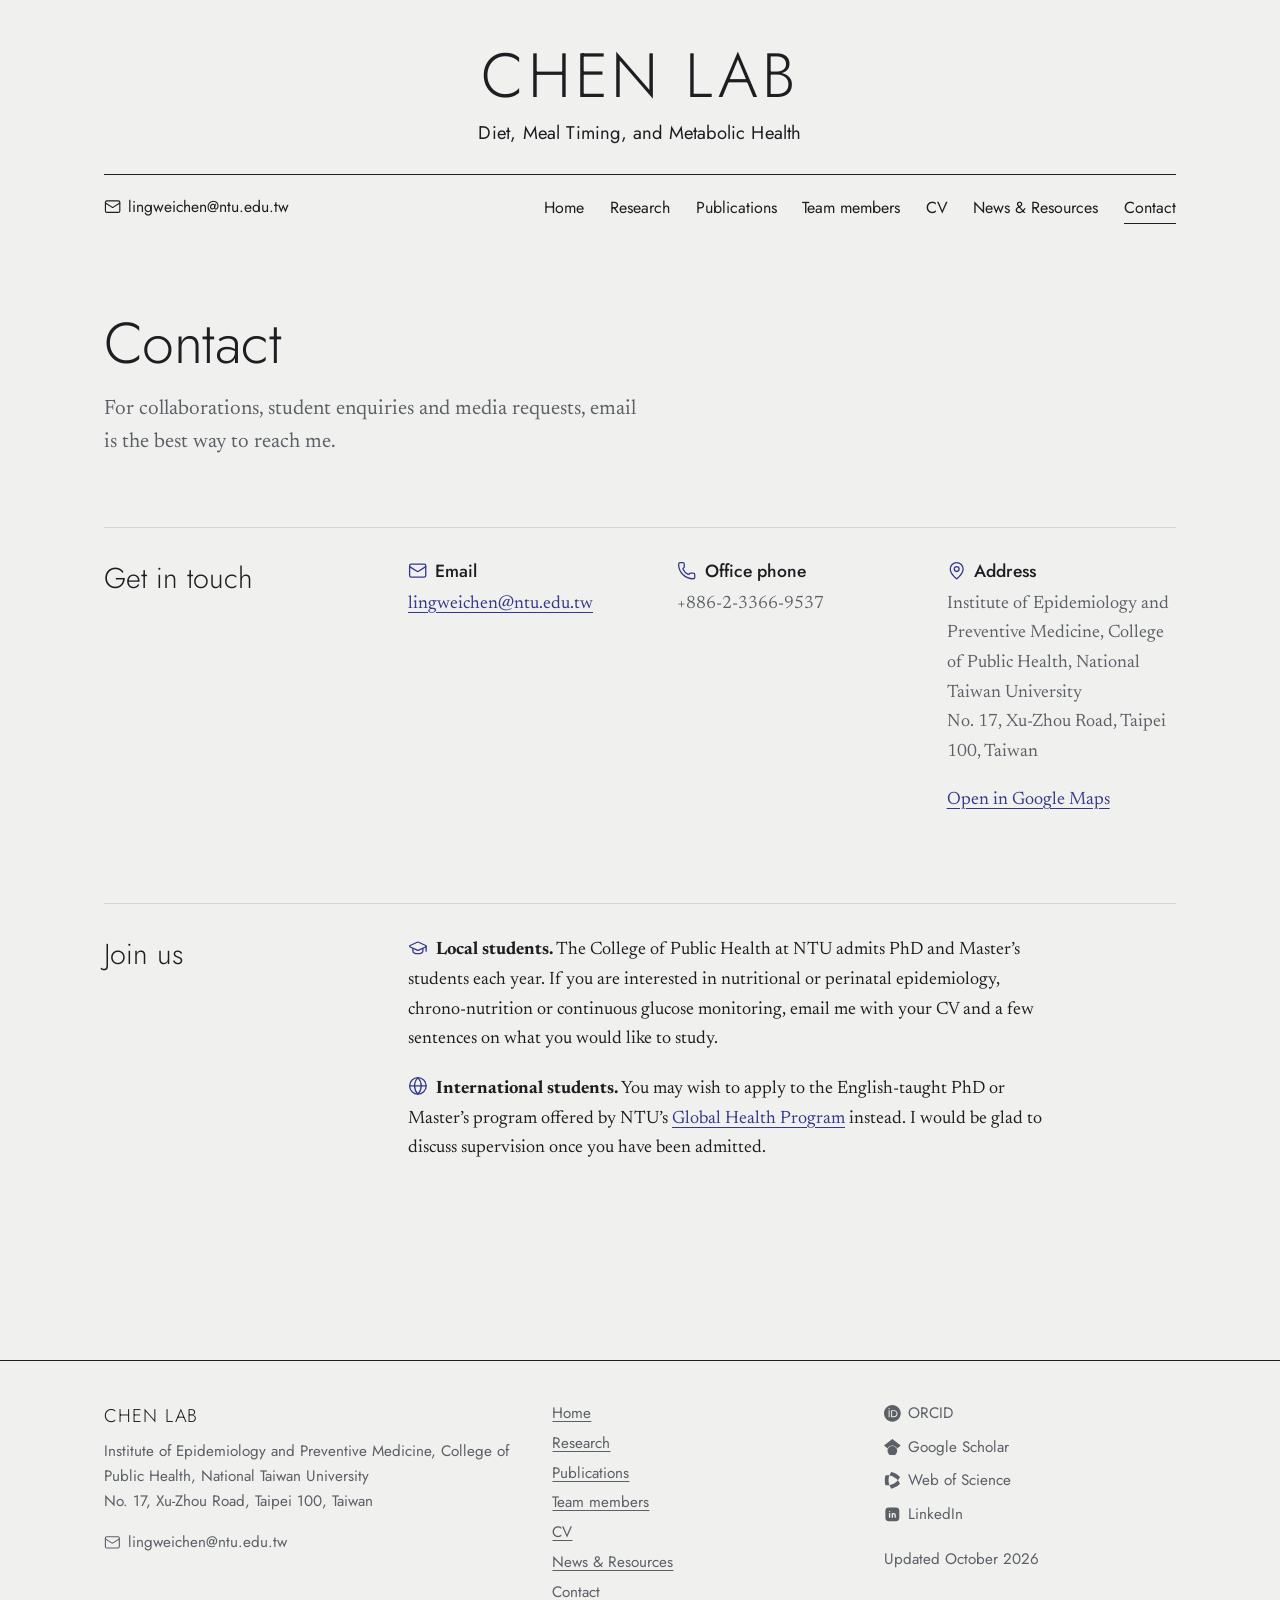
==== commit 34bfe426: "Update contact.html" ====
--- a/contact.html
+++ b/contact.html
@@ -46,7 +46,7 @@
         <div>
         <div class="prose">
             <p><strong data-icon="cap">Local students.</strong> The College of Public Health at NTU admits PhD and Master’s students each year. If you are interested in nutritional or perinatal epidemiology, chrono-nutrition or continuous glucose monitoring, email me with your CV and a few sentences on what you would like to study.</p>
-            <p><strong data-icon="globe">International students.</strong> If you do not read or speak Chinese, you may wish to apply to the PhD or Master’s program offered by NTU’s <a href="https://ghp.ntu.edu.tw/credit/phd_degree" rel="noopener">Global Health Program</a> instead. I would be glad to discuss supervision once you have been admitted.</p>
+            <p><strong data-icon="globe">International students.</strong> You may wish to apply to the English-taught PhD or Master’s program offered by NTU’s <a href="https://ghp.ntu.edu.tw/credit/phd_degree" rel="noopener">Global Health Program</a> instead. I would be glad to discuss supervision once you have been admitted.</p>
           </div>
         </div>
       </div></div>
